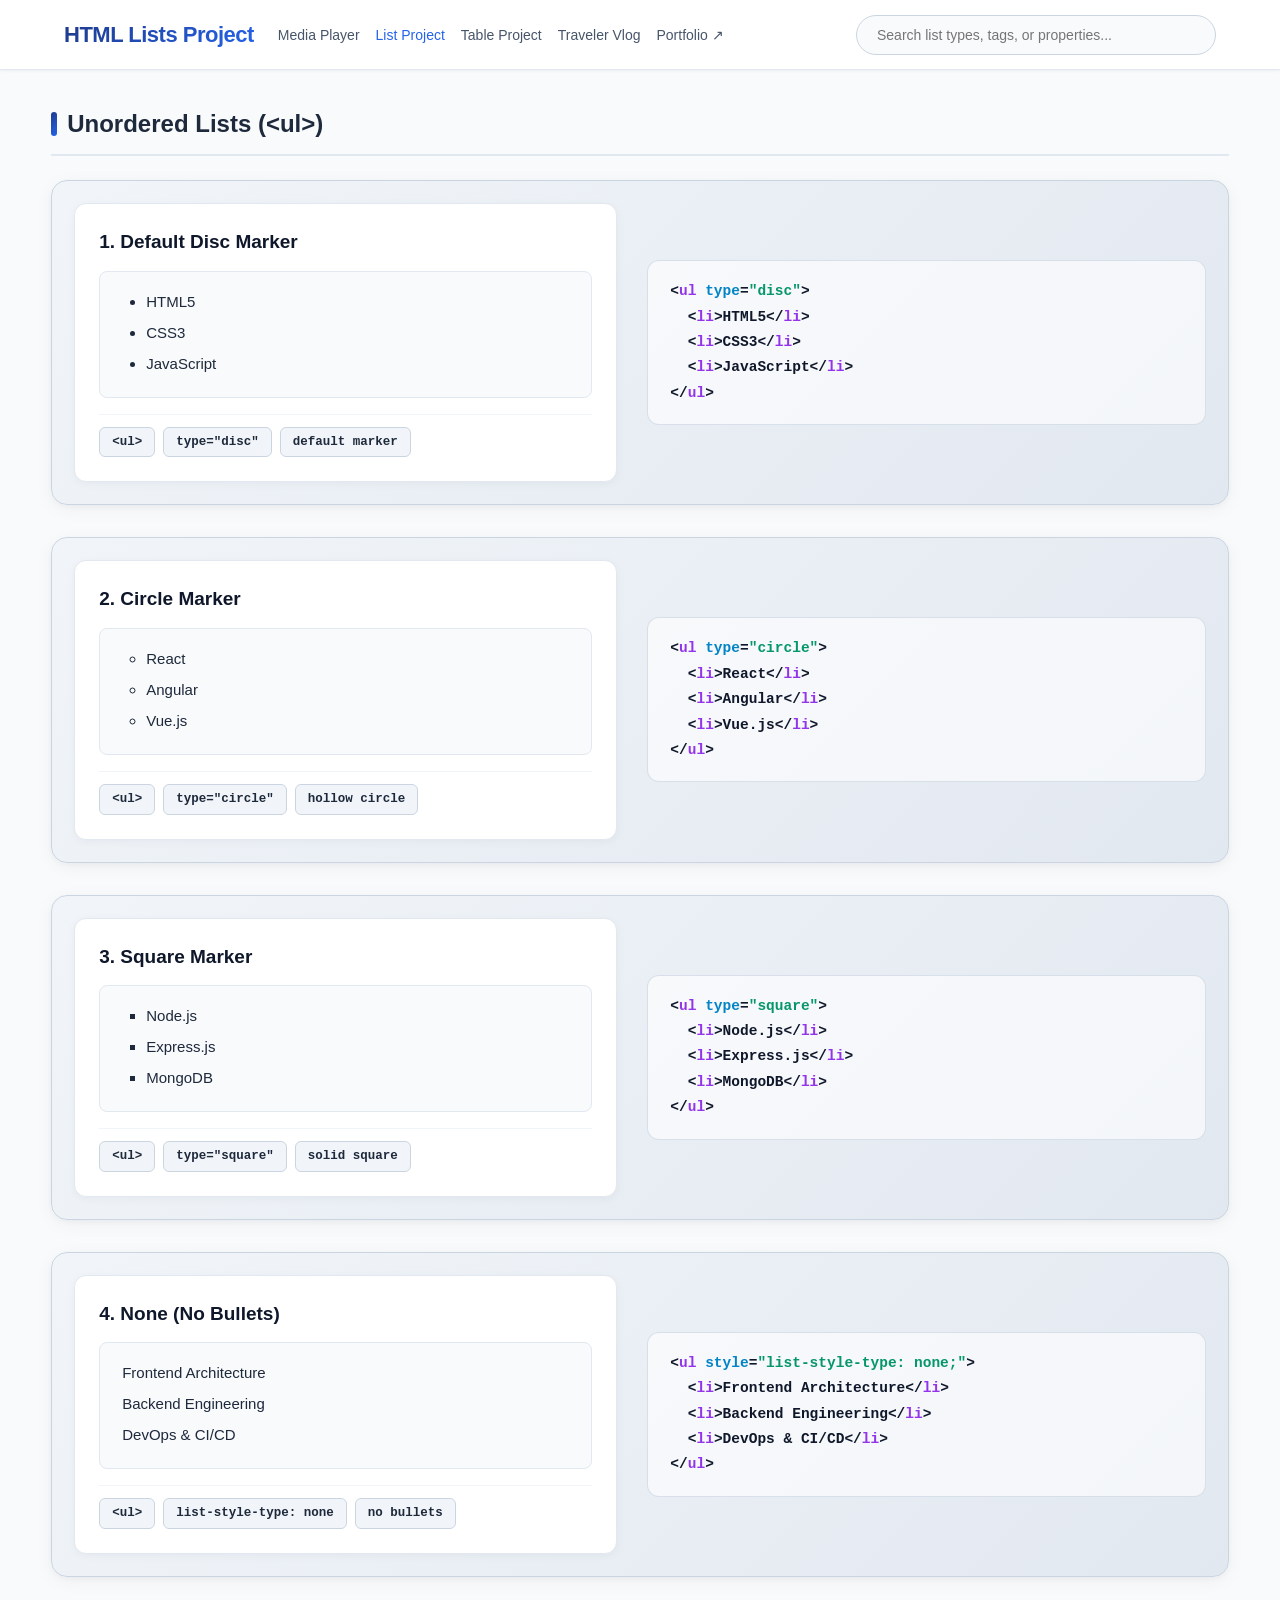
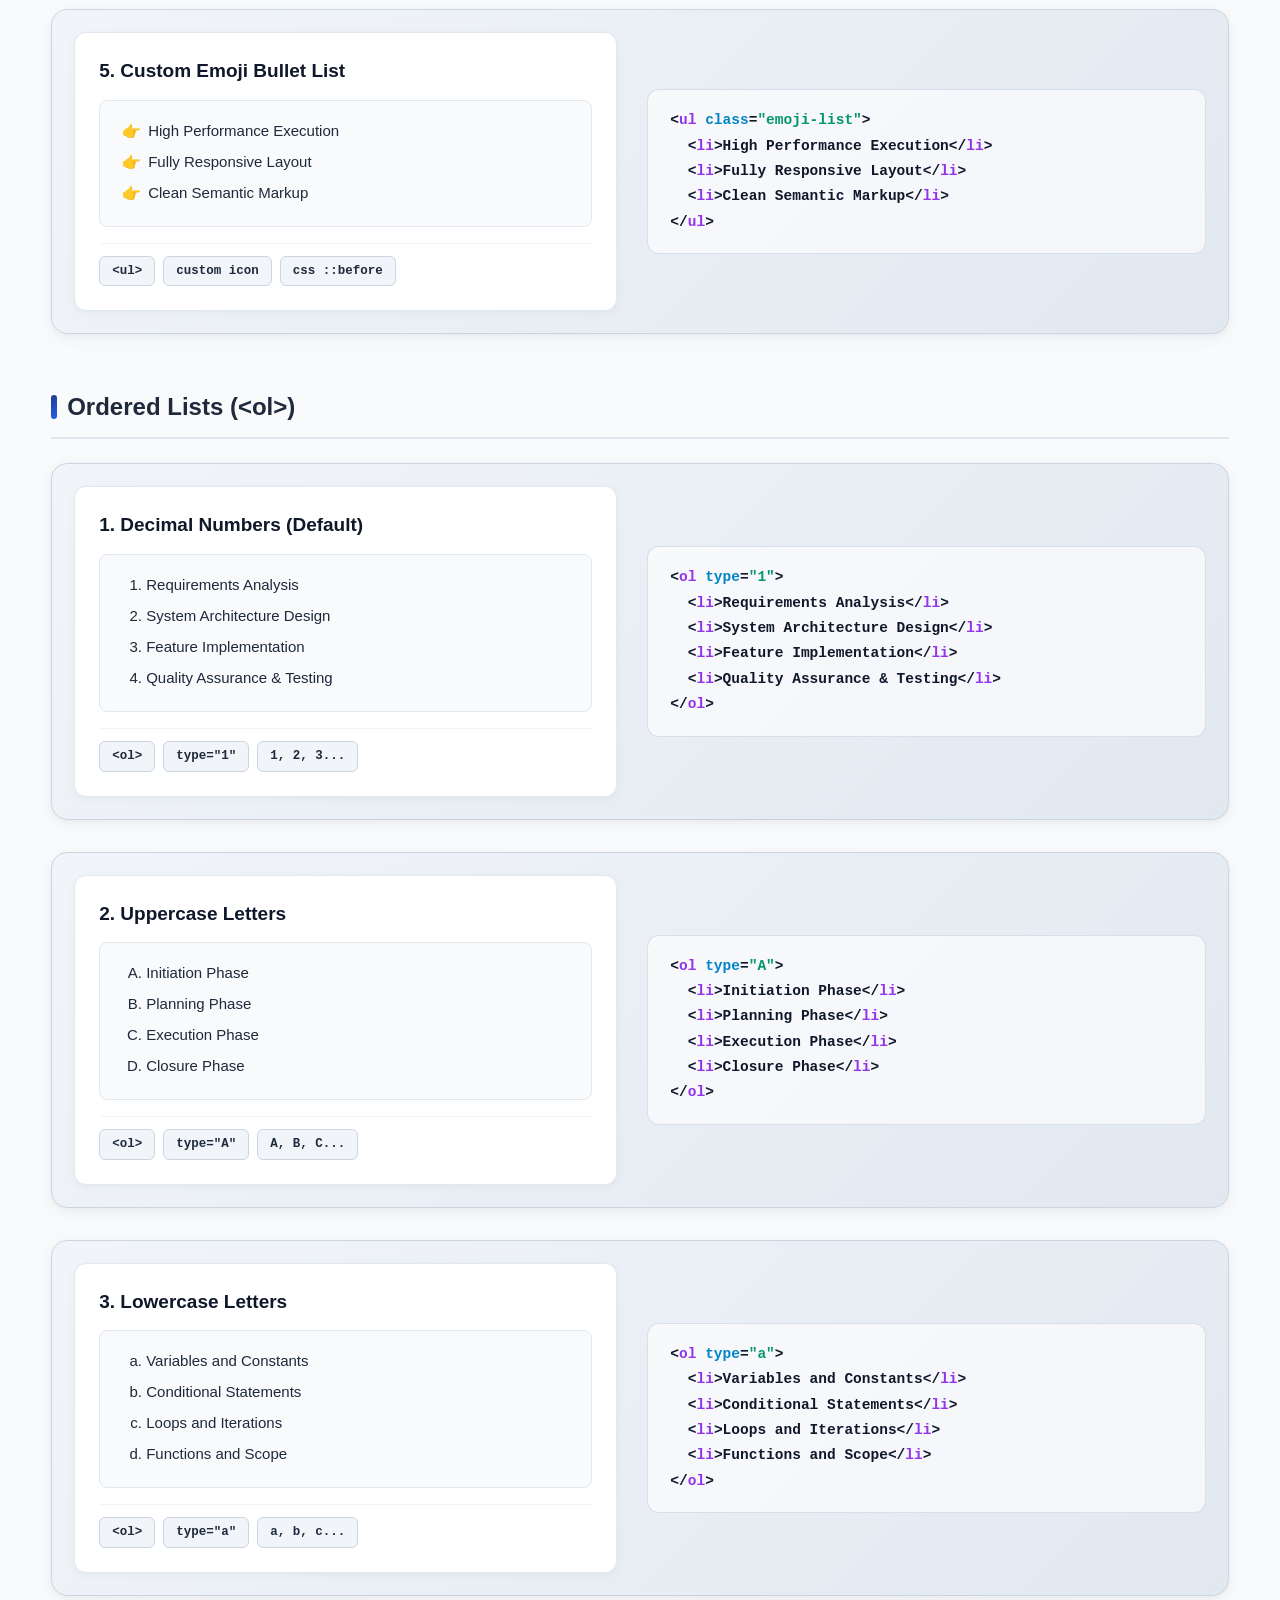
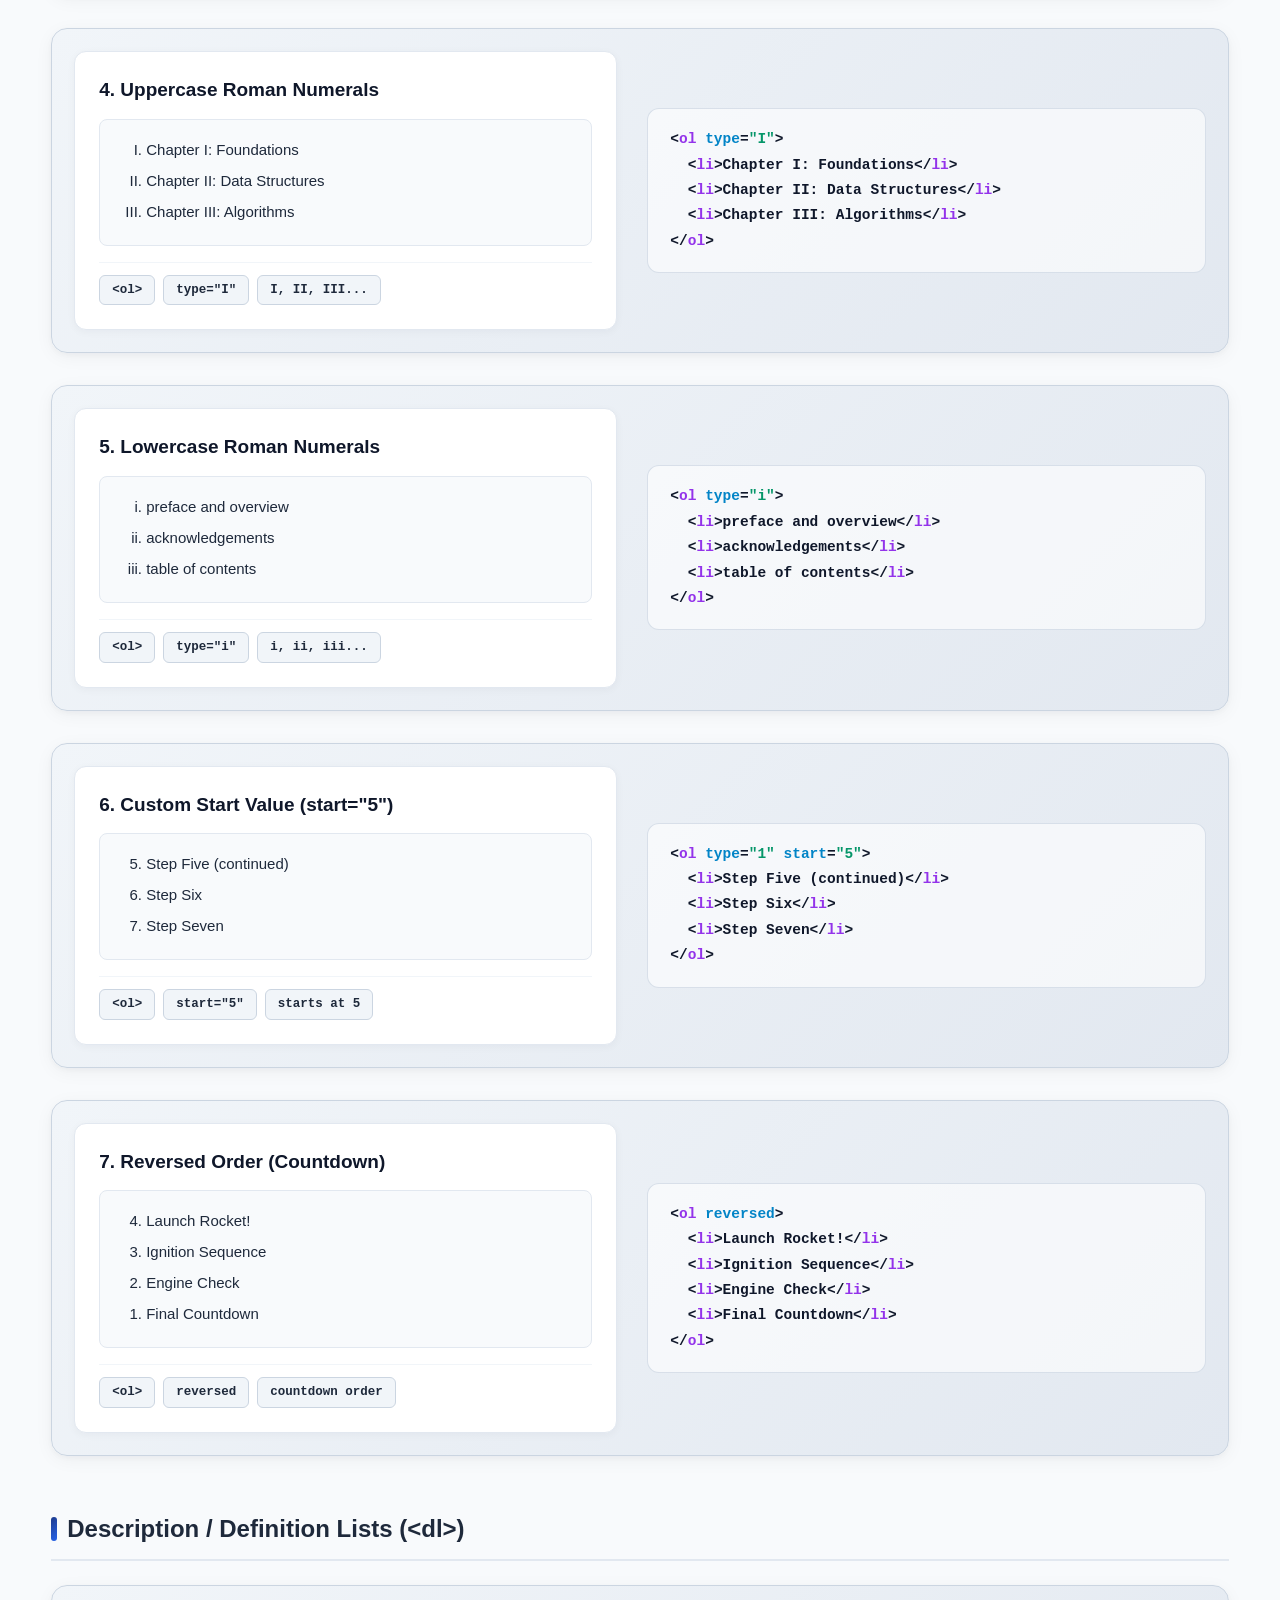
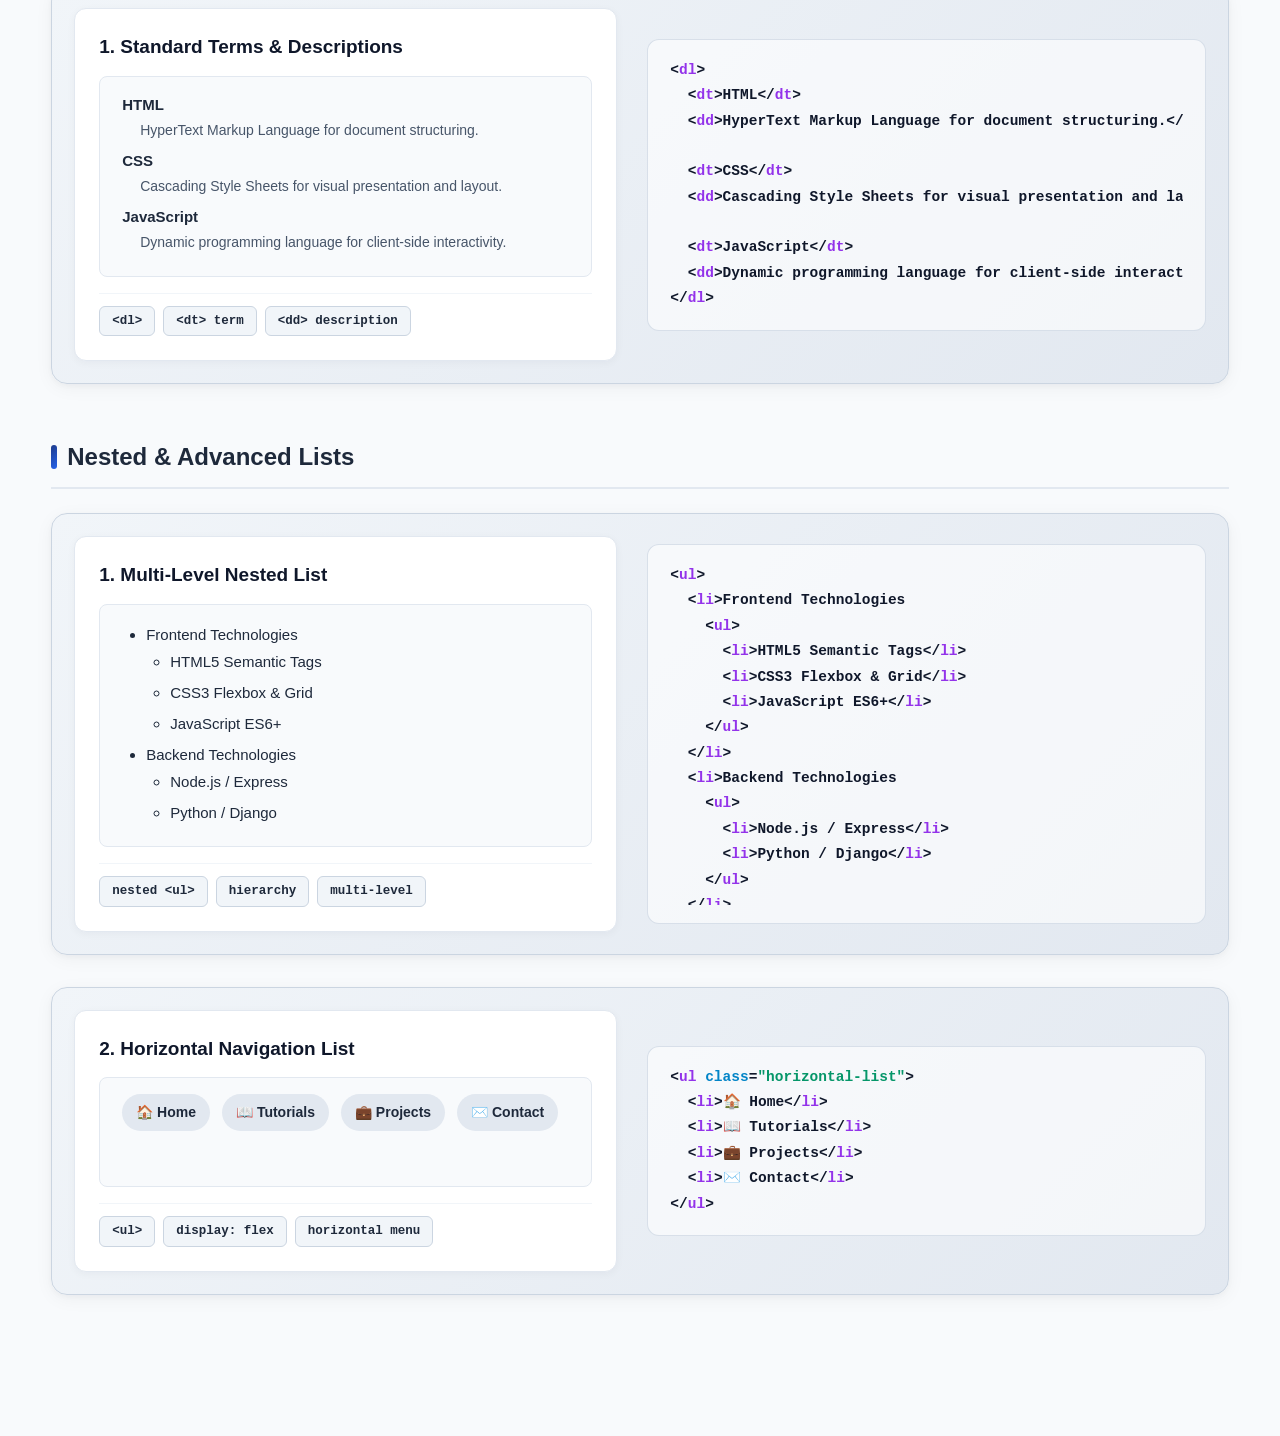
==== Lists/index.html @ bf6ec16a "init commit" ====
<!doctype html>
<html lang="en">

<head>
  <meta charset="UTF-8" />
  <meta name="viewport" content="width=device-width, initial-scale=1.0" />
  <title>HTML Lists Project</title>
  <link rel="stylesheet" href="style.css" />
</head>

<body>
  <!-- =========================
         NAVIGATION
    ========================== -->

  <nav id="nav">
    <h2>HTML Lists Project</h2>
    <ul class="project-nav" aria-label="Projects">
      <li><a href="../Media/index.html">Media Player</a></li>
      <li><a href="./index.html" aria-current="page">List Project</a></li>
      <li><a href="../Tables/index.html">Table Project</a></li>
      <li><a href="../Traveler_Vlog/index.html">Traveler Vlog</a></li>
      <li><a href="https://tunkarapalliraghavendraportfolio.netlify.app/" target="_blank" rel="noopener noreferrer">Portfolio ↗</a></li>
    </ul>
    <input type="search" id="searchInput" placeholder="Search list types, tags, or properties..." />
  </nav>

  <!-- =========================
         MAIN CONTAINER
    ========================== -->

  <div class="container">

    <!-- =========================
         SECTION 1: UNORDERED LISTS
    ========================== -->
    <section class="list-section">
      <h2>Unordered Lists (&lt;ul&gt;)</h2>

      <div class="list-grid">

        <!-- 1.1 Default Disc -->
        <div class="list-card-layout">
          <div class="list-card">
            <h3>1. Default Disc Marker</h3>
            <div class="list-preview-container">
              <ul>
                <li>HTML5</li>
                <li>CSS3</li>
                <li>JavaScript</li>
              </ul>
            </div>
            <div class="list-features">
              <ul class="properties-list">
                <li>&lt;ul&gt;</li>
                <li>type="disc"</li>
                <li>default marker</li>
              </ul>
            </div>
          </div>

          <div class="code-box">
            <pre><code>&lt;<span class="html-tag">ul</span> <span class="html-attr">type</span>=<span class="html-val">"disc"</span>&gt;
  &lt;<span class="html-tag">li</span>&gt;HTML5&lt;/<span class="html-tag">li</span>&gt;
  &lt;<span class="html-tag">li</span>&gt;CSS3&lt;/<span class="html-tag">li</span>&gt;
  &lt;<span class="html-tag">li</span>&gt;JavaScript&lt;/<span class="html-tag">li</span>&gt;
&lt;/<span class="html-tag">ul</span>&gt;</code></pre>
          </div>
        </div>

        <!-- 1.2 Circle Marker -->
        <div class="list-card-layout">
          <div class="list-card">
            <h3>2. Circle Marker</h3>
            <div class="list-preview-container">
              <ul type="circle">
                <li>React</li>
                <li>Angular</li>
                <li>Vue.js</li>
              </ul>
            </div>
            <div class="list-features">
              <ul class="properties-list">
                <li>&lt;ul&gt;</li>
                <li>type="circle"</li>
                <li>hollow circle</li>
              </ul>
            </div>
          </div>

          <div class="code-box">
            <pre><code>&lt;<span class="html-tag">ul</span> <span class="html-attr">type</span>=<span class="html-val">"circle"</span>&gt;
  &lt;<span class="html-tag">li</span>&gt;React&lt;/<span class="html-tag">li</span>&gt;
  &lt;<span class="html-tag">li</span>&gt;Angular&lt;/<span class="html-tag">li</span>&gt;
  &lt;<span class="html-tag">li</span>&gt;Vue.js&lt;/<span class="html-tag">li</span>&gt;
&lt;/<span class="html-tag">ul</span>&gt;</code></pre>
          </div>
        </div>

        <!-- 1.3 Square Marker -->
        <div class="list-card-layout">
          <div class="list-card">
            <h3>3. Square Marker</h3>
            <div class="list-preview-container">
              <ul type="square">
                <li>Node.js</li>
                <li>Express.js</li>
                <li>MongoDB</li>
              </ul>
            </div>
            <div class="list-features">
              <ul class="properties-list">
                <li>&lt;ul&gt;</li>
                <li>type="square"</li>
                <li>solid square</li>
              </ul>
            </div>
          </div>

          <div class="code-box">
            <pre><code>&lt;<span class="html-tag">ul</span> <span class="html-attr">type</span>=<span class="html-val">"square"</span>&gt;
  &lt;<span class="html-tag">li</span>&gt;Node.js&lt;/<span class="html-tag">li</span>&gt;
  &lt;<span class="html-tag">li</span>&gt;Express.js&lt;/<span class="html-tag">li</span>&gt;
  &lt;<span class="html-tag">li</span>&gt;MongoDB&lt;/<span class="html-tag">li</span>&gt;
&lt;/<span class="html-tag">ul</span>&gt;</code></pre>
          </div>
        </div>

        <!-- 1.4 None Marker -->
        <div class="list-card-layout">
          <div class="list-card">
            <h3>4. None (No Bullets)</h3>
            <div class="list-preview-container">
              <ul style="list-style-type: none; padding-left: 0;">
                <li>Frontend Architecture</li>
                <li>Backend Engineering</li>
                <li>DevOps & CI/CD</li>
              </ul>
            </div>
            <div class="list-features">
              <ul class="properties-list">
                <li>&lt;ul&gt;</li>
                <li>list-style-type: none</li>
                <li>no bullets</li>
              </ul>
            </div>
          </div>

          <div class="code-box">
            <pre><code>&lt;<span class="html-tag">ul</span> <span class="html-attr">style</span>=<span class="html-val">"list-style-type: none;"</span>&gt;
  &lt;<span class="html-tag">li</span>&gt;Frontend Architecture&lt;/<span class="html-tag">li</span>&gt;
  &lt;<span class="html-tag">li</span>&gt;Backend Engineering&lt;/<span class="html-tag">li</span>&gt;
  &lt;<span class="html-tag">li</span>&gt;DevOps & CI/CD&lt;/<span class="html-tag">li</span>&gt;
&lt;/<span class="html-tag">ul</span>&gt;</code></pre>
          </div>
        </div>

        <!-- 1.5 Custom Emoji Bullets -->
        <div class="list-card-layout">
          <div class="list-card">
            <h3>5. Custom Emoji Bullet List</h3>
            <div class="list-preview-container">
              <ul class="emoji-list">
                <li>High Performance Execution</li>
                <li>Fully Responsive Layout</li>
                <li>Clean Semantic Markup</li>
              </ul>
            </div>
            <div class="list-features">
              <ul class="properties-list">
                <li>&lt;ul&gt;</li>
                <li>custom icon</li>
                <li>css ::before</li>
              </ul>
            </div>
          </div>

          <div class="code-box">
            <pre><code>&lt;<span class="html-tag">ul</span> <span class="html-attr">class</span>=<span class="html-val">"emoji-list"</span>&gt;
  &lt;<span class="html-tag">li</span>&gt;High Performance Execution&lt;/<span class="html-tag">li</span>&gt;
  &lt;<span class="html-tag">li</span>&gt;Fully Responsive Layout&lt;/<span class="html-tag">li</span>&gt;
  &lt;<span class="html-tag">li</span>&gt;Clean Semantic Markup&lt;/<span class="html-tag">li</span>&gt;
&lt;/<span class="html-tag">ul</span>&gt;</code></pre>
          </div>
        </div>

      </div>
    </section>

    <!-- =========================
         SECTION 2: ORDERED LISTS
    ========================== -->
    <section class="list-section">
      <h2>Ordered Lists (&lt;ol&gt;)</h2>

      <div class="list-grid">

        <!-- 2.1 Default Decimal Numbers -->
        <div class="list-card-layout">
          <div class="list-card">
            <h3>1. Decimal Numbers (Default)</h3>
            <div class="list-preview-container">
              <ol type="1">
                <li>Requirements Analysis</li>
                <li>System Architecture Design</li>
                <li>Feature Implementation</li>
                <li>Quality Assurance & Testing</li>
              </ol>
            </div>
            <div class="list-features">
              <ul class="properties-list">
                <li>&lt;ol&gt;</li>
                <li>type="1"</li>
                <li>1, 2, 3...</li>
              </ul>
            </div>
          </div>

          <div class="code-box">
            <pre><code>&lt;<span class="html-tag">ol</span> <span class="html-attr">type</span>=<span class="html-val">"1"</span>&gt;
  &lt;<span class="html-tag">li</span>&gt;Requirements Analysis&lt;/<span class="html-tag">li</span>&gt;
  &lt;<span class="html-tag">li</span>&gt;System Architecture Design&lt;/<span class="html-tag">li</span>&gt;
  &lt;<span class="html-tag">li</span>&gt;Feature Implementation&lt;/<span class="html-tag">li</span>&gt;
  &lt;<span class="html-tag">li</span>&gt;Quality Assurance & Testing&lt;/<span class="html-tag">li</span>&gt;
&lt;/<span class="html-tag">ol</span>&gt;</code></pre>
          </div>
        </div>

        <!-- 2.2 Uppercase Letters -->
        <div class="list-card-layout">
          <div class="list-card">
            <h3>2. Uppercase Letters</h3>
            <div class="list-preview-container">
              <ol type="A">
                <li>Initiation Phase</li>
                <li>Planning Phase</li>
                <li>Execution Phase</li>
                <li>Closure Phase</li>
              </ol>
            </div>
            <div class="list-features">
              <ul class="properties-list">
                <li>&lt;ol&gt;</li>
                <li>type="A"</li>
                <li>A, B, C...</li>
              </ul>
            </div>
          </div>

          <div class="code-box">
            <pre><code>&lt;<span class="html-tag">ol</span> <span class="html-attr">type</span>=<span class="html-val">"A"</span>&gt;
  &lt;<span class="html-tag">li</span>&gt;Initiation Phase&lt;/<span class="html-tag">li</span>&gt;
  &lt;<span class="html-tag">li</span>&gt;Planning Phase&lt;/<span class="html-tag">li</span>&gt;
  &lt;<span class="html-tag">li</span>&gt;Execution Phase&lt;/<span class="html-tag">li</span>&gt;
  &lt;<span class="html-tag">li</span>&gt;Closure Phase&lt;/<span class="html-tag">li</span>&gt;
&lt;/<span class="html-tag">ol</span>&gt;</code></pre>
          </div>
        </div>

        <!-- 2.3 Lowercase Letters -->
        <div class="list-card-layout">
          <div class="list-card">
            <h3>3. Lowercase Letters</h3>
            <div class="list-preview-container">
              <ol type="a">
                <li>Variables and Constants</li>
                <li>Conditional Statements</li>
                <li>Loops and Iterations</li>
                <li>Functions and Scope</li>
              </ol>
            </div>
            <div class="list-features">
              <ul class="properties-list">
                <li>&lt;ol&gt;</li>
                <li>type="a"</li>
                <li>a, b, c...</li>
              </ul>
            </div>
          </div>

          <div class="code-box">
            <pre><code>&lt;<span class="html-tag">ol</span> <span class="html-attr">type</span>=<span class="html-val">"a"</span>&gt;
  &lt;<span class="html-tag">li</span>&gt;Variables and Constants&lt;/<span class="html-tag">li</span>&gt;
  &lt;<span class="html-tag">li</span>&gt;Conditional Statements&lt;/<span class="html-tag">li</span>&gt;
  &lt;<span class="html-tag">li</span>&gt;Loops and Iterations&lt;/<span class="html-tag">li</span>&gt;
  &lt;<span class="html-tag">li</span>&gt;Functions and Scope&lt;/<span class="html-tag">li</span>&gt;
&lt;/<span class="html-tag">ol</span>&gt;</code></pre>
          </div>
        </div>

        <!-- 2.4 Uppercase Roman Numerals -->
        <div class="list-card-layout">
          <div class="list-card">
            <h3>4. Uppercase Roman Numerals</h3>
            <div class="list-preview-container">
              <ol type="I">
                <li>Chapter I: Foundations</li>
                <li>Chapter II: Data Structures</li>
                <li>Chapter III: Algorithms</li>
              </ol>
            </div>
            <div class="list-features">
              <ul class="properties-list">
                <li>&lt;ol&gt;</li>
                <li>type="I"</li>
                <li>I, II, III...</li>
              </ul>
            </div>
          </div>

          <div class="code-box">
            <pre><code>&lt;<span class="html-tag">ol</span> <span class="html-attr">type</span>=<span class="html-val">"I"</span>&gt;
  &lt;<span class="html-tag">li</span>&gt;Chapter I: Foundations&lt;/<span class="html-tag">li</span>&gt;
  &lt;<span class="html-tag">li</span>&gt;Chapter II: Data Structures&lt;/<span class="html-tag">li</span>&gt;
  &lt;<span class="html-tag">li</span>&gt;Chapter III: Algorithms&lt;/<span class="html-tag">li</span>&gt;
&lt;/<span class="html-tag">ol</span>&gt;</code></pre>
          </div>
        </div>

        <!-- 2.5 Lowercase Roman Numerals -->
        <div class="list-card-layout">
          <div class="list-card">
            <h3>5. Lowercase Roman Numerals</h3>
            <div class="list-preview-container">
              <ol type="i">
                <li>preface and overview</li>
                <li>acknowledgements</li>
                <li>table of contents</li>
              </ol>
            </div>
            <div class="list-features">
              <ul class="properties-list">
                <li>&lt;ol&gt;</li>
                <li>type="i"</li>
                <li>i, ii, iii...</li>
              </ul>
            </div>
          </div>

          <div class="code-box">
            <pre><code>&lt;<span class="html-tag">ol</span> <span class="html-attr">type</span>=<span class="html-val">"i"</span>&gt;
  &lt;<span class="html-tag">li</span>&gt;preface and overview&lt;/<span class="html-tag">li</span>&gt;
  &lt;<span class="html-tag">li</span>&gt;acknowledgements&lt;/<span class="html-tag">li</span>&gt;
  &lt;<span class="html-tag">li</span>&gt;table of contents&lt;/<span class="html-tag">li</span>&gt;
&lt;/<span class="html-tag">ol</span>&gt;</code></pre>
          </div>
        </div>

        <!-- 2.6 Custom Start Value -->
        <div class="list-card-layout">
          <div class="list-card">
            <h3>6. Custom Start Value (start="5")</h3>
            <div class="list-preview-container">
              <ol type="1" start="5">
                <li>Step Five (continued)</li>
                <li>Step Six</li>
                <li>Step Seven</li>
              </ol>
            </div>
            <div class="list-features">
              <ul class="properties-list">
                <li>&lt;ol&gt;</li>
                <li>start="5"</li>
                <li>starts at 5</li>
              </ul>
            </div>
          </div>

          <div class="code-box">
            <pre><code>&lt;<span class="html-tag">ol</span> <span class="html-attr">type</span>=<span class="html-val">"1"</span> <span class="html-attr">start</span>=<span class="html-val">"5"</span>&gt;
  &lt;<span class="html-tag">li</span>&gt;Step Five (continued)&lt;/<span class="html-tag">li</span>&gt;
  &lt;<span class="html-tag">li</span>&gt;Step Six&lt;/<span class="html-tag">li</span>&gt;
  &lt;<span class="html-tag">li</span>&gt;Step Seven&lt;/<span class="html-tag">li</span>&gt;
&lt;/<span class="html-tag">ol</span>&gt;</code></pre>
          </div>
        </div>

        <!-- 2.7 Reversed Ordered List -->
        <div class="list-card-layout">
          <div class="list-card">
            <h3>7. Reversed Order (Countdown)</h3>
            <div class="list-preview-container">
              <ol reversed>
                <li>Launch Rocket!</li>
                <li>Ignition Sequence</li>
                <li>Engine Check</li>
                <li>Final Countdown</li>
              </ol>
            </div>
            <div class="list-features">
              <ul class="properties-list">
                <li>&lt;ol&gt;</li>
                <li>reversed</li>
                <li>countdown order</li>
              </ul>
            </div>
          </div>

          <div class="code-box">
            <pre><code>&lt;<span class="html-tag">ol</span> <span class="html-attr">reversed</span>&gt;
  &lt;<span class="html-tag">li</span>&gt;Launch Rocket!&lt;/<span class="html-tag">li</span>&gt;
  &lt;<span class="html-tag">li</span>&gt;Ignition Sequence&lt;/<span class="html-tag">li</span>&gt;
  &lt;<span class="html-tag">li</span>&gt;Engine Check&lt;/<span class="html-tag">li</span>&gt;
  &lt;<span class="html-tag">li</span>&gt;Final Countdown&lt;/<span class="html-tag">li</span>&gt;
&lt;/<span class="html-tag">ol</span>&gt;</code></pre>
          </div>
        </div>

      </div>
    </section>

    <!-- =========================
         SECTION 3: DESCRIPTION LISTS
    ========================== -->
    <section class="list-section">
      <h2>Description / Definition Lists (&lt;dl&gt;)</h2>

      <div class="list-grid">

        <!-- 3.1 Description List -->
        <div class="list-card-layout">
          <div class="list-card">
            <h3>1. Standard Terms & Descriptions</h3>
            <div class="list-preview-container">
              <dl>
                <dt>HTML</dt>
                <dd>HyperText Markup Language for document structuring.</dd>
                <dt>CSS</dt>
                <dd>Cascading Style Sheets for visual presentation and layout.</dd>
                <dt>JavaScript</dt>
                <dd>Dynamic programming language for client-side interactivity.</dd>
              </dl>
            </div>
            <div class="list-features">
              <ul class="properties-list">
                <li>&lt;dl&gt;</li>
                <li>&lt;dt&gt; term</li>
                <li>&lt;dd&gt; description</li>
              </ul>
            </div>
          </div>

          <div class="code-box">
            <pre><code>&lt;<span class="html-tag">dl</span>&gt;
  &lt;<span class="html-tag">dt</span>&gt;HTML&lt;/<span class="html-tag">dt</span>&gt;
  &lt;<span class="html-tag">dd</span>&gt;HyperText Markup Language for document structuring.&lt;/<span class="html-tag">dd</span>&gt;

  &lt;<span class="html-tag">dt</span>&gt;CSS&lt;/<span class="html-tag">dt</span>&gt;
  &lt;<span class="html-tag">dd</span>&gt;Cascading Style Sheets for visual presentation and layout.&lt;/<span class="html-tag">dd</span>&gt;

  &lt;<span class="html-tag">dt</span>&gt;JavaScript&lt;/<span class="html-tag">dt</span>&gt;
  &lt;<span class="html-tag">dd</span>&gt;Dynamic programming language for client-side interactivity.&lt;/<span class="html-tag">dd</span>&gt;
&lt;/<span class="html-tag">dl</span>&gt;</code></pre>
          </div>
        </div>

      </div>
    </section>

    <!-- =========================
         SECTION 4: NESTED & ADVANCED LISTS
    ========================== -->
    <section class="list-section">
      <h2>Nested & Advanced Lists</h2>

      <div class="list-grid">

        <!-- 4.1 Nested List -->
        <div class="list-card-layout">
          <div class="list-card">
            <h3>1. Multi-Level Nested List</h3>
            <div class="list-preview-container">
              <ul>
                <li>Frontend Technologies
                  <ul>
                    <li>HTML5 Semantic Tags</li>
                    <li>CSS3 Flexbox & Grid</li>
                    <li>JavaScript ES6+</li>
                  </ul>
                </li>
                <li>Backend Technologies
                  <ul>
                    <li>Node.js / Express</li>
                    <li>Python / Django</li>
                  </ul>
                </li>
              </ul>
            </div>
            <div class="list-features">
              <ul class="properties-list">
                <li>nested &lt;ul&gt;</li>
                <li>hierarchy</li>
                <li>multi-level</li>
              </ul>
            </div>
          </div>

          <div class="code-box">
            <pre><code>&lt;<span class="html-tag">ul</span>&gt;
  &lt;<span class="html-tag">li</span>&gt;Frontend Technologies
    &lt;<span class="html-tag">ul</span>&gt;
      &lt;<span class="html-tag">li</span>&gt;HTML5 Semantic Tags&lt;/<span class="html-tag">li</span>&gt;
      &lt;<span class="html-tag">li</span>&gt;CSS3 Flexbox & Grid&lt;/<span class="html-tag">li</span>&gt;
      &lt;<span class="html-tag">li</span>&gt;JavaScript ES6+&lt;/<span class="html-tag">li</span>&gt;
    &lt;/<span class="html-tag">ul</span>&gt;
  &lt;/<span class="html-tag">li</span>&gt;
  &lt;<span class="html-tag">li</span>&gt;Backend Technologies
    &lt;<span class="html-tag">ul</span>&gt;
      &lt;<span class="html-tag">li</span>&gt;Node.js / Express&lt;/<span class="html-tag">li</span>&gt;
      &lt;<span class="html-tag">li</span>&gt;Python / Django&lt;/<span class="html-tag">li</span>&gt;
    &lt;/<span class="html-tag">ul</span>&gt;
  &lt;/<span class="html-tag">li</span>&gt;
&lt;/<span class="html-tag">ul</span>&gt;</code></pre>
          </div>
        </div>

        <!-- 4.2 Horizontal Menu List -->
        <div class="list-card-layout">
          <div class="list-card">
            <h3>2. Horizontal Navigation List</h3>
            <div class="list-preview-container">
              <ul class="horizontal-list">
                <li>🏠 Home</li>
                <li>📖 Tutorials</li>
                <li>💼 Projects</li>
                <li>✉️ Contact</li>
              </ul>
            </div>
            <div class="list-features">
              <ul class="properties-list">
                <li>&lt;ul&gt;</li>
                <li>display: flex</li>
                <li>horizontal menu</li>
              </ul>
            </div>
          </div>

          <div class="code-box">
            <pre><code>&lt;<span class="html-tag">ul</span> <span class="html-attr">class</span>=<span class="html-val">"horizontal-list"</span>&gt;
  &lt;<span class="html-tag">li</span>&gt;🏠 Home&lt;/<span class="html-tag">li</span>&gt;
  &lt;<span class="html-tag">li</span>&gt;📖 Tutorials&lt;/<span class="html-tag">li</span>&gt;
  &lt;<span class="html-tag">li</span>&gt;💼 Projects&lt;/<span class="html-tag">li</span>&gt;
  &lt;<span class="html-tag">li</span>&gt;✉️ Contact&lt;/<span class="html-tag">li</span>&gt;
&lt;/<span class="html-tag">ul</span>&gt;</code></pre>
          </div>
        </div>

      </div>
    </section>

  </div>

  <!-- =========================
         REAL-TIME SEARCH SCRIPT
    ========================== -->
  <script>
    const searchInput = document.getElementById('searchInput');
    const listLayouts = document.querySelectorAll('.list-card-layout');
    const listSections = document.querySelectorAll('.list-section');

    searchInput.addEventListener('input', function () {
      const query = this.value.trim().toLowerCase();

      listLayouts.forEach(layout => {
        const text = layout.innerText.toLowerCase();
        if (query === '' || text.includes(query)) {
          layout.style.display = '';
        } else {
          layout.style.display = 'none';
        }
      });

      listSections.forEach(section => {
        const visibleItems = section.querySelectorAll(
          '.list-card-layout:not([style*="display: none"])'
        );
        let emptyNotice = section.querySelector('.no-results');

        if (visibleItems.length === 0) {
          if (!emptyNotice) {
            emptyNotice = document.createElement('p');
            emptyNotice.className = 'no-results';
            emptyNotice.style.color = '#64748b';
            emptyNotice.style.fontStyle = 'italic';
            emptyNotice.style.padding = '12px 16px';
            emptyNotice.style.background = '#e2e8f0';
            emptyNotice.style.borderRadius = '8px';
            emptyNotice.style.marginTop = '10px';
            emptyNotice.textContent = 'No matching lists found in this section.';
            section.appendChild(emptyNotice);
          }
          emptyNotice.style.display = 'block';
        } else if (emptyNotice) {
          emptyNotice.style.display = 'none';
        }
      });
    });
  </script>
</body>

</html>
---- Lists/style.css ----
/* ===================================================
   DIGNIFIED & MODERN COLOR SYSTEM
=================================================== */

:root {
    --bg-main: #f8fafc;            /* Clean Slate Background */
    --bg-layout: #eef2f6;          /* Dignified Cool Slate Surface */
    --card-bg: #ffffff;            /* Pure White Card */
    --card-border: #e2e8f0;        /* Card Border */
    --text-primary: #0f172a;       /* Deep Slate Text */
    --text-secondary: #475569;     /* Muted Slate Text */
    --accent-primary: #2563eb;     /* Sapphire Blue Accent */
    --accent-gradient: linear-gradient(135deg, #1e3a8a 0%, #2563eb 100%);
    --tag-bg: #f1f5f9;             /* Badge Background */
    --tag-border: #cbd5e1;         /* Badge Border */
    --tag-text: #1e293b;           /* Badge Text */
    --code-tag: #9333ea;           /* Royal Purple Tag */
    --code-attr: #0284c7;          /* Sapphire Blue Attribute */
    --code-val: #059669;           /* Forest Emerald Value */
    --code-text: #0f172a;          /* Crisp Code Text */
    --shadow-soft: 0 4px 20px -2px rgba(15, 23, 42, 0.06), 0 2px 6px -1px rgba(15, 23, 42, 0.04);
}

* {
    box-sizing: border-box;
}

body {
    margin: 0;
    padding: 0;
    font-family: -apple-system, BlinkMacSystemFont, "Segoe UI", Roboto, "Inter", Helvetica, Arial, sans-serif;
    background-color: var(--bg-main);
    color: var(--text-primary);
    overflow-x: hidden;
    line-height: 1.5;
}


/* ===================================================
   NAVIGATION
=================================================== */

#nav {
    min-height: 70px;
    display: flex;
    align-items: center;
    gap: 24px;
    padding: 12px 5%;
    background-color: rgba(255, 255, 255, 0.95);
    backdrop-filter: blur(10px);
    border-bottom: 1px solid var(--card-border);
    position: sticky;
    top: 0;
    z-index: 100;
    box-shadow: 0 1px 3px rgba(15, 23, 42, 0.05);
}

#nav h2 {
    margin: 0;
    flex: 0 0 auto;
    font-size: 22px;
    font-weight: 800;
    letter-spacing: -0.5px;
    background: var(--accent-gradient);
    -webkit-background-clip: text;
    -webkit-text-fill-color: transparent;
    white-space: nowrap;
}

.project-nav {
    display: flex;
    align-items: center;
    gap: 16px;
    margin: 0 auto 0 0;
    padding: 0;
    list-style: none;
    white-space: nowrap;
}

.project-nav a,
.project-nav span {
    color: var(--text-secondary);
    font-size: 14px;
    text-decoration: none;
}

.project-nav a:hover,
.project-nav a[aria-current="page"] {
    color: var(--accent-primary);
}

.project-nav span {
    color: #94a3b8;
}

#nav input {
    width: 360px;
    max-width: 100%;
    flex: 0 1 360px;
    padding: 11px 20px;
    border: 1px solid #cbd5e1;
    border-radius: 30px;
    outline: none;
    font-size: 14px;
    color: var(--text-primary);
    background-color: #f8fafc;
    transition: all 0.25s ease;
}

#nav input:focus {
    border-color: var(--accent-primary);
    background-color: #ffffff;
    box-shadow: 0 0 0 4px rgba(37, 99, 235, 0.12);
}


/* ===================================================
   MAIN CONTAINER
=================================================== */

.container {
    width: 92%;
    max-width: 1200px;
    margin: 36px auto;
    padding-bottom: 50px;
}


/* ===================================================
   SECTION HEADINGS
=================================================== */

.list-section {
    margin-bottom: 55px;
}

.list-section > h2 {
    margin-top: 0;
    margin-bottom: 24px;
    padding-bottom: 12px;
    border-bottom: 2px solid #e2e8f0;
    font-size: 24px;
    font-weight: 800;
    color: #1e293b;
    display: flex;
    align-items: center;
    gap: 10px;
}

.list-section > h2::before {
    content: "";
    display: inline-block;
    width: 6px;
    height: 24px;
    background: var(--accent-gradient);
    border-radius: 3px;
}

.list-grid {
    display: flex;
    flex-direction: column;
    gap: 32px;
}


/* ===================================================
   CARD LAYOUT (SIDE BY SIDE ON DIGNIFIED SURFACE)
=================================================== */

.list-card-layout {
    width: 100%;
    background: linear-gradient(135deg, #f1f5f9 0%, #e2e8f0 100%);
    border: 1px solid #cbd5e1;
    padding: 22px;
    display: flex;
    align-items: center;
    justify-content: space-between;
    gap: 30px;
    border-radius: 16px;
    box-shadow: var(--shadow-soft);
    transition: transform 0.2s ease, box-shadow 0.2s ease;
}

.list-card-layout:hover {
    box-shadow: 0 8px 30px -4px rgba(15, 23, 42, 0.08);
}

/* List Card (Left Side) */
.list-card {
    width: 48%;
    flex: 0 0 48%;
    background-color: var(--card-bg);
    border: 1px solid var(--card-border);
    padding: 24px;
    border-radius: 12px;
    box-shadow: 0 2px 8px rgba(15, 23, 42, 0.04);
    display: flex;
    flex-direction: column;
}

.list-card h3 {
    margin: 0 0 14px 0;
    font-size: 19px;
    font-weight: 700;
    color: var(--text-primary);
}

/* Rendered Lists Styling */
.list-preview-container {
    background-color: #f8fafc;
    border: 1px solid #e2e8f0;
    border-radius: 8px;
    padding: 16px 22px;
    min-height: 110px;
}

.list-preview-container ul,
.list-preview-container ol {
    margin: 0;
    padding-left: 24px;
    color: #1e293b;
    font-size: 15px;
    line-height: 1.8;
}

.list-preview-container li {
    margin-bottom: 4px;
}

/* Description List (<dl>) */
.list-preview-container dl {
    margin: 0;
    line-height: 1.6;
}

.list-preview-container dt {
    font-weight: 700;
    color: #1e293b;
    margin-top: 8px;
    font-size: 15px;
}

.list-preview-container dt:first-child {
    margin-top: 0;
}

.list-preview-container dd {
    margin: 2px 0 6px 18px;
    color: #475569;
    font-size: 14px;
}

/* Horizontal Nav List */
.horizontal-list {
    list-style: none !important;
    padding-left: 0 !important;
    display: flex;
    flex-wrap: wrap;
    gap: 12px;
}

.horizontal-list li {
    background: #e2e8f0;
    padding: 6px 14px;
    border-radius: 20px;
    font-weight: 600;
    font-size: 14px;
    margin-bottom: 0 !important;
}

/* Custom Emoji Bullet List */
.emoji-list {
    list-style: none !important;
    padding-left: 0 !important;
}

.emoji-list li {
    position: relative;
    padding-left: 26px;
}

.emoji-list li::before {
    content: "👉";
    position: absolute;
    left: 0;
}


/* ===================================================
   PROPERTIES LIST (TAGS / BADGES)
=================================================== */

.list-features {
    margin-top: 16px;
    padding-top: 12px;
    border-top: 1px solid #f1f5f9;
}

.properties-list {
    margin: 0;
    padding: 0;
    list-style: none;
    display: flex;
    flex-wrap: wrap;
    gap: 8px;
}

.properties-list li {
    background-color: var(--tag-bg);
    color: var(--tag-text);
    font-family: 'Consolas', 'Courier New', monospace;
    font-weight: 600;
    font-size: 12.5px;
    padding: 5px 12px;
    border-radius: 6px;
    border: 1px solid var(--tag-border);
    transition: background 0.15s ease;
}

.properties-list li:hover {
    background-color: #e2e8f0;
}


/* ===================================================
   CODE SECTION (On Dignified Surface)
=================================================== */

.code-box {
    flex: 1;
    min-width: 0;
    padding: 18px 22px;
    background-color: rgba(255, 255, 255, 0.6);
    border: 1px solid rgba(203, 213, 225, 0.7);
    border-radius: 12px;
    overflow: hidden;
    max-height: 380px;
    display: flex;
    flex-direction: column;
}

.code-box pre {
    margin: 0;
    font-family: 'Consolas', 'Fira Code', 'Courier New', monospace;
    font-size: 14.5px;
    line-height: 1.75;
    color: var(--code-text);
    overflow-x: auto;
    overflow-y: auto;
    flex: 1;
    white-space: pre;
    font-weight: 600;
    scrollbar-width: thin;
    scrollbar-color: #94a3b8 #f1f5f9;
}

/* Custom Visible Scrollbar at the Right */
.code-box pre::-webkit-scrollbar {
    width: 8px;
    height: 8px;
}

.code-box pre::-webkit-scrollbar-track {
    background: #f1f5f9;
    border-radius: 4px;
}

.code-box pre::-webkit-scrollbar-thumb {
    background: #94a3b8;
    border-radius: 4px;
    border: 2px solid #f1f5f9;
}

.code-box pre::-webkit-scrollbar-thumb:hover {
    background: #64748b;
}

/* Syntax Highlighting */
.html-tag {
    color: var(--code-tag);
    font-weight: 700;
}

.html-attr {
    color: var(--code-attr);
    font-weight: 600;
}

.html-val {
    color: var(--code-val);
    font-weight: 600;
}


/* ===================================================
   RESPONSIVE BREAKPOINTS
=================================================== */

/* Tablets & Small Laptops (992px and below) */
@media (max-width: 992px) {
    #nav {
        gap: 16px;
        padding-right: 3%;
        padding-left: 3%;
    }

    .project-nav {
        gap: 10px;
    }

    .project-nav a,
    .project-nav span {
        font-size: 12px;
    }

    #nav input {
        width: 260px;
        flex-basis: 260px;
    }

    .list-card-layout {
        gap: 20px;
        padding: 18px;
    }

    .list-card {
        width: 50%;
        flex: 0 0 50%;
    }

    .code-box pre {
        font-size: 14px;
        line-height: 1.65;
    }
}

/* Tablets Portrait & Mobiles (768px and below) */
@media (max-width: 900px) {
    #nav {
        flex-wrap: wrap;
        justify-content: space-between;
    }

    .project-nav {
        order: 3;
        width: 100%;
        overflow-x: auto;
        padding-bottom: 2px;
    }

    #nav input {
        margin-left: auto;
    }
}

@media (max-width: 768px) {
    #nav {
        padding: 12px 18px;
        min-height: 62px;
    }

    #nav h2 {
        font-size: 19px;
    }

    .project-nav a,
    .project-nav span {
        font-size: 13px;
    }

    #nav input {
        width: 190px;
        padding: 9px 15px;
        font-size: 13px;
    }

    .container {
        width: 94%;
        margin: 22px auto;
    }

    .list-section > h2 {
        font-size: 21px;
        margin-bottom: 18px;
    }

    /* Stack card on top, code below */
    .list-card-layout {
        flex-direction: column;
        align-items: stretch;
        padding: 16px;
        gap: 16px;
    }

    .list-card,
    .code-box {
        width: 100%;
        flex: none;
    }

    .list-card {
        padding: 16px;
    }

    .code-box {
        padding: 14px 16px;
    }

    .code-box pre {
        font-size: 13.5px;
    }
}

/* Small Mobiles (480px and below) */
@media (max-width: 480px) {
    #nav {
        flex-wrap: wrap;
        gap: 10px;
        padding: 12px 16px;
    }

    #nav h2 {
        font-size: 18px;
    }

    #nav input {
        width: 100%;
        flex: 1 0 100%;
        margin-left: 0;
        order: 2;
    }

    .project-nav {
        order: 3;
    }

    .container {
        width: 95%;
        margin: 16px auto;
    }

    .list-card-layout {
        padding: 14px;
        border-radius: 12px;
    }

    .list-card {
        padding: 14px;
    }

    .list-card h3 {
        font-size: 16px;
    }

    .properties-list li {
        font-size: 12px;
        padding: 4px 9px;
    }

    .code-box pre {
        font-size: 12px;
        line-height: 1.6;
    }
}
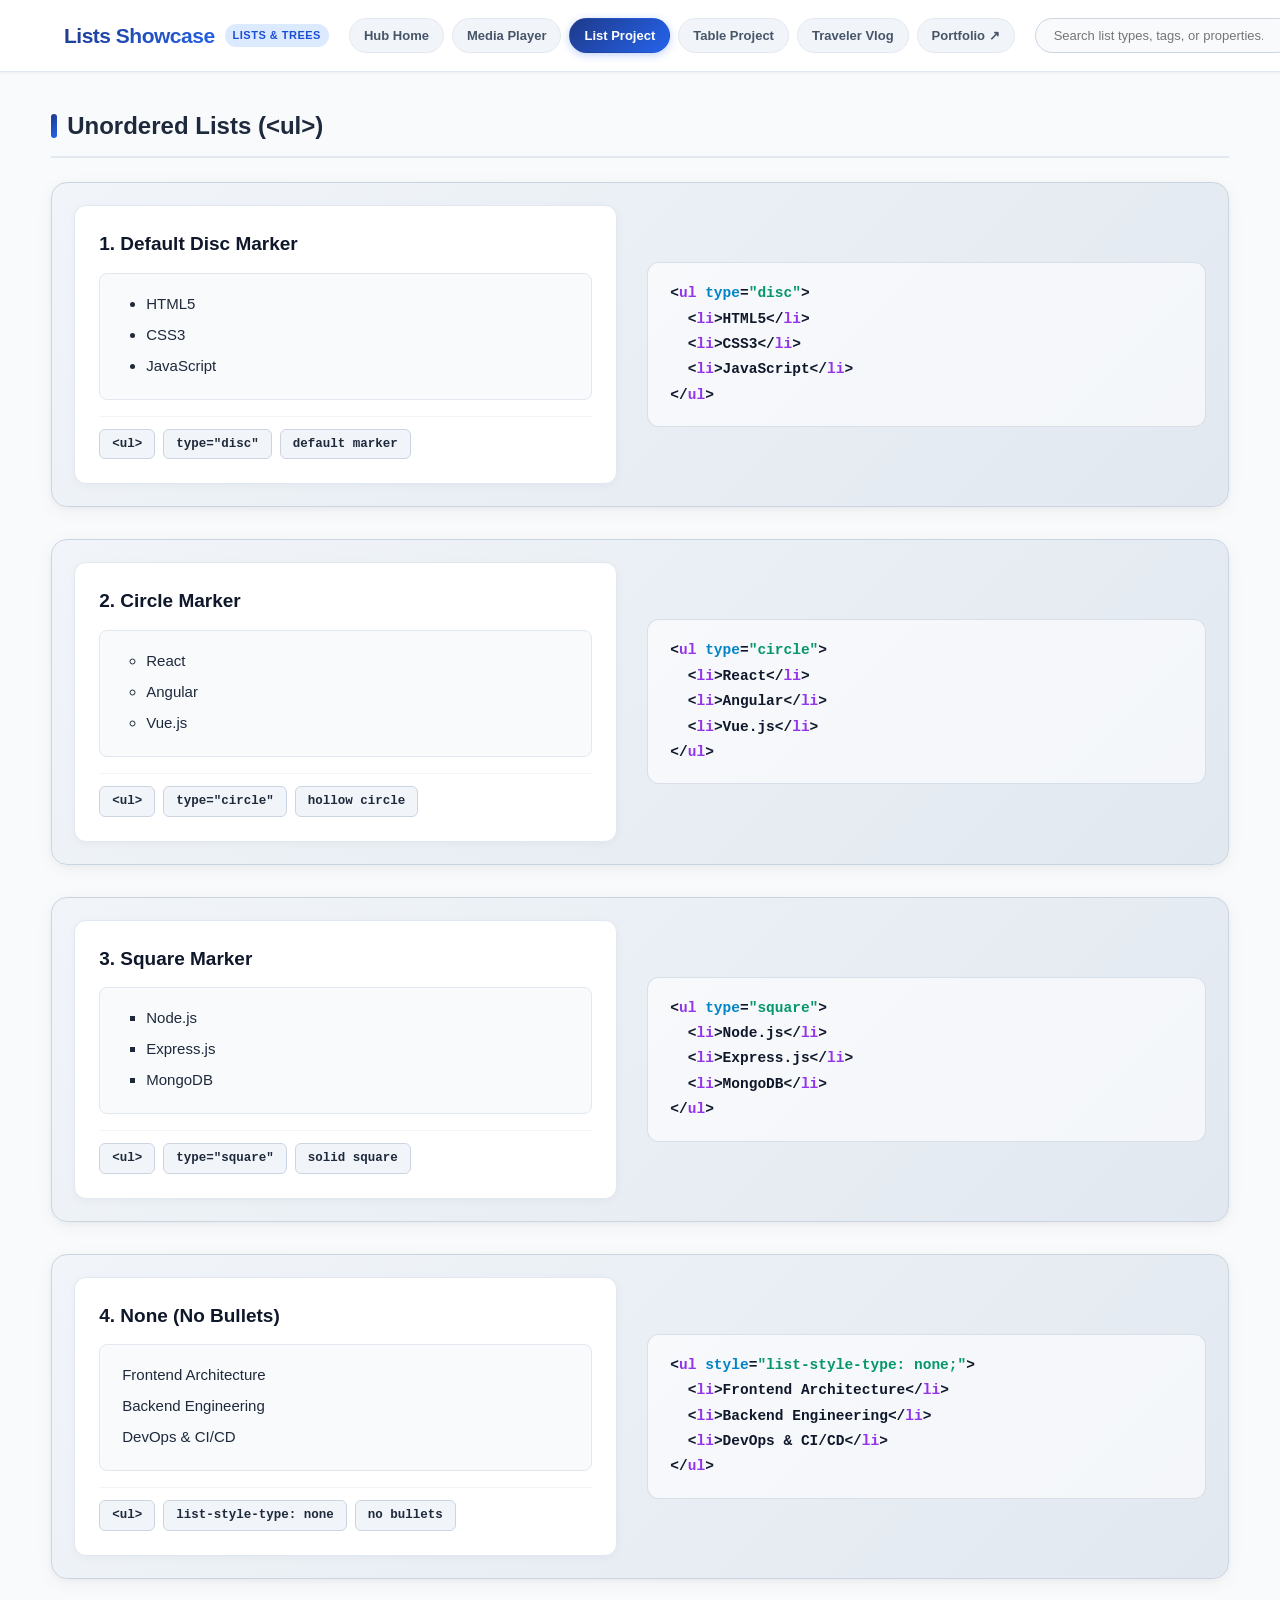
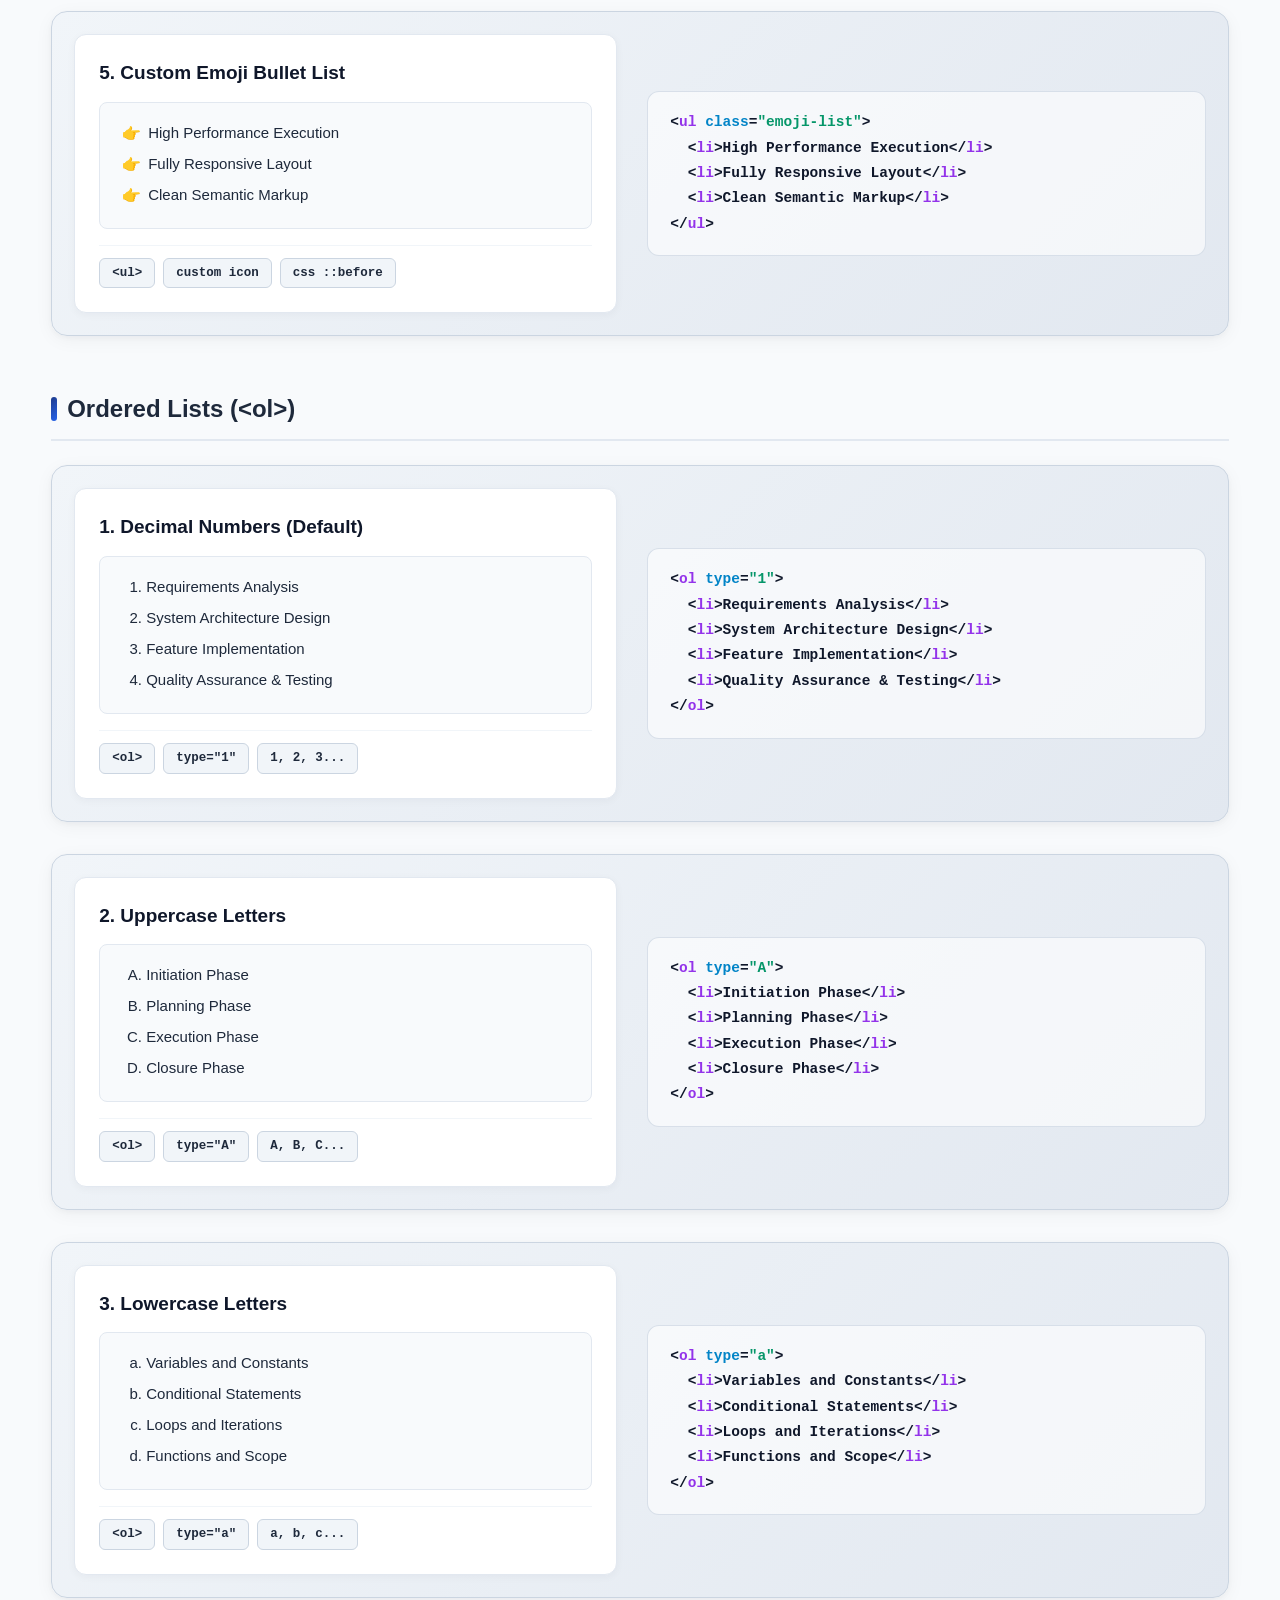
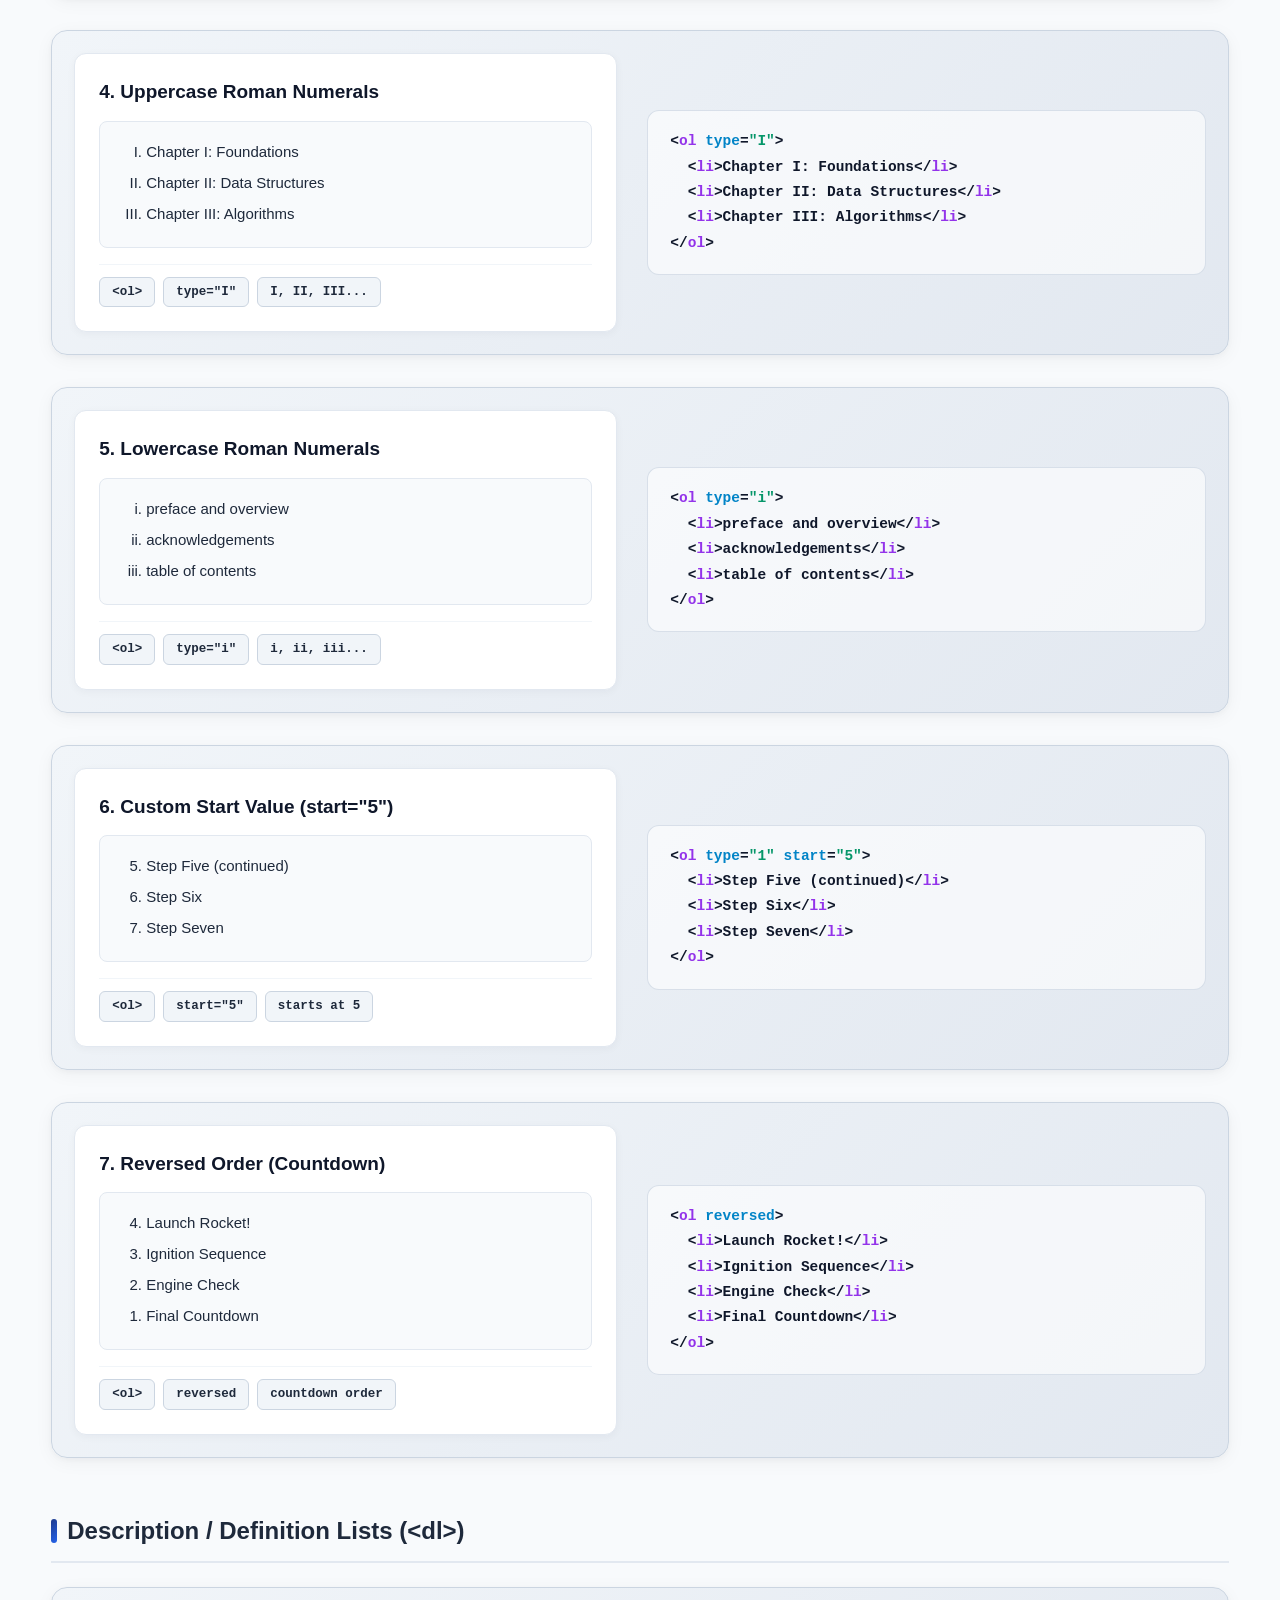
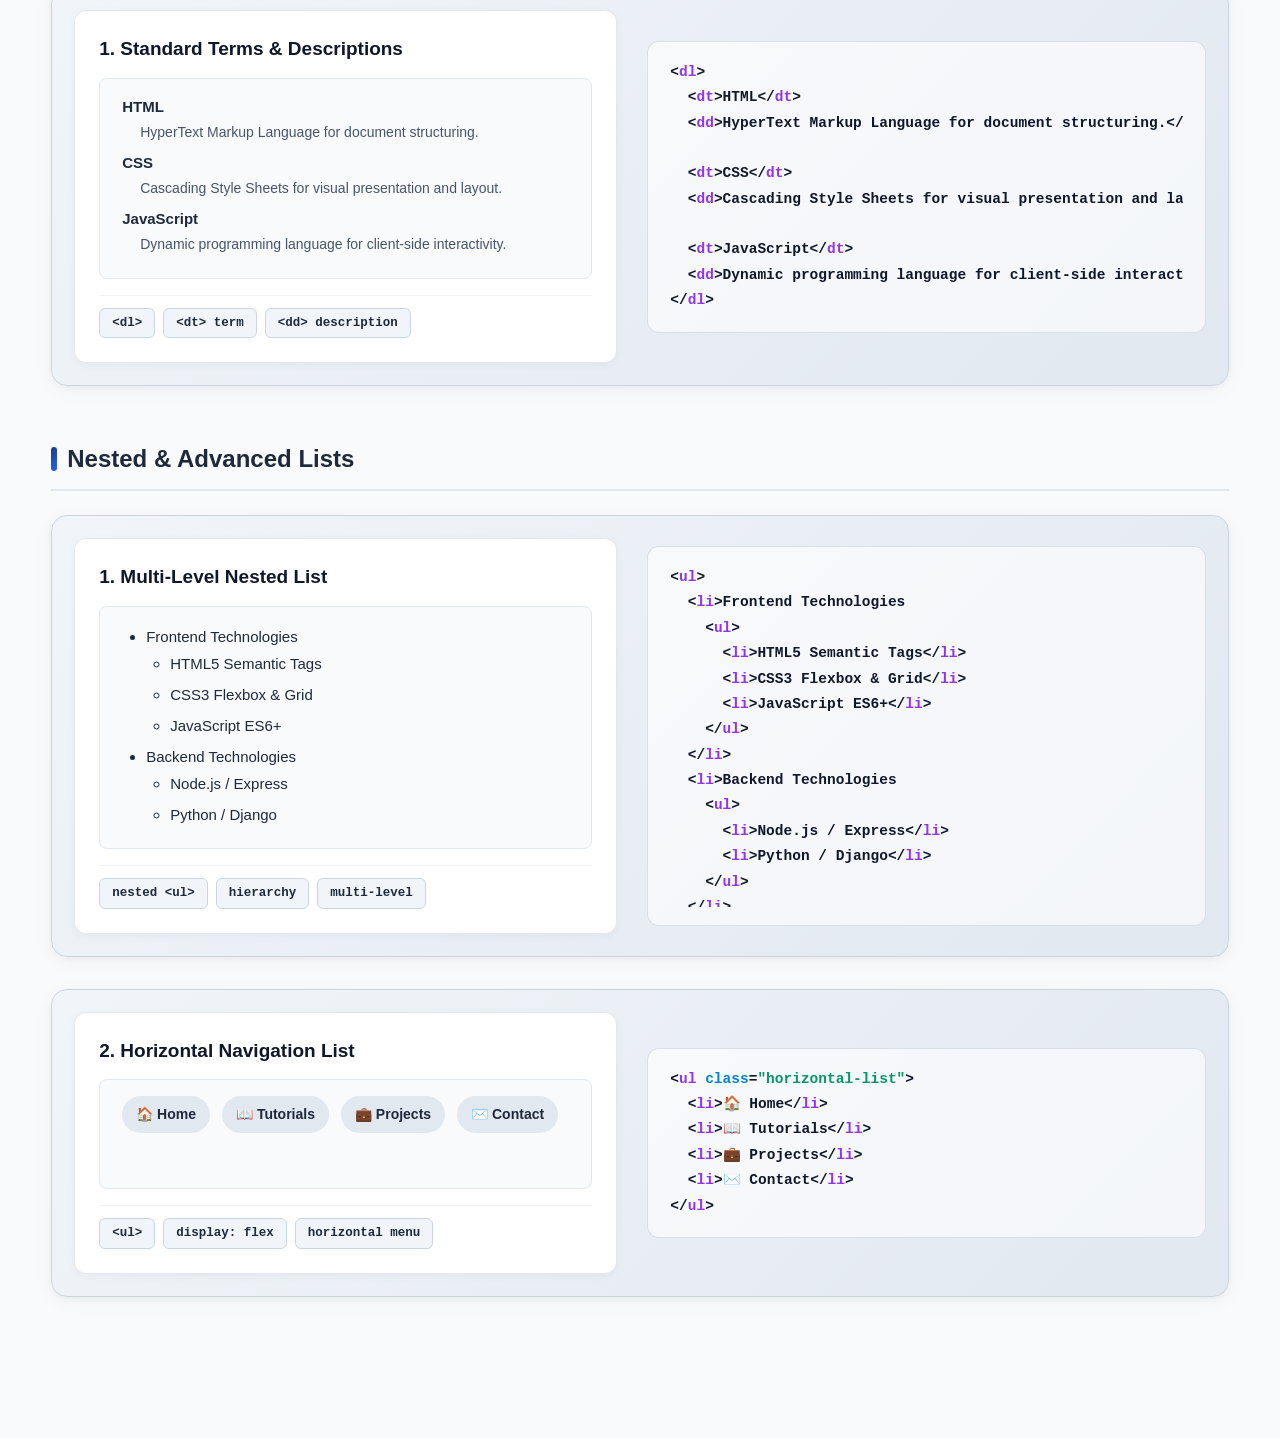
==== commit 0472cb0b: "Standardize navigation bar styling, height, brand badge, and pill links across all projects" ====
--- a/Lists/index.html
+++ b/Lists/index.html
@@ -14,15 +14,23 @@
     ========================== -->
 
   <nav id="nav">
-    <h2>HTML Lists Project</h2>
+    <div class="nav-brand">
+      <h2>Lists Showcase</h2>
+      <span class="brand-badge">Lists &amp; Trees</span>
+    </div>
+
     <ul class="project-nav" aria-label="Projects">
+      <li><a href="../index.html">Hub Home</a></li>
       <li><a href="../Media/index.html">Media Player</a></li>
       <li><a href="./index.html" aria-current="page">List Project</a></li>
       <li><a href="../Tables/index.html">Table Project</a></li>
       <li><a href="../Traveler_Vlog/index.html">Traveler Vlog</a></li>
       <li><a href="https://tunkarapalliraghavendraportfolio.netlify.app/" target="_blank" rel="noopener noreferrer">Portfolio ↗</a></li>
     </ul>
-    <input type="search" id="searchInput" placeholder="Search list types, tags, or properties..." />
+
+    <div class="search-wrapper">
+      <input type="search" id="searchInput" placeholder="Search list types, tags, or properties..." />
+    </div>
   </nav>
 
   <!-- =========================
--- a/Lists/style.css
+++ b/Lists/style.css
@@ -37,80 +37,118 @@
 
 
 /* ===================================================
-   NAVIGATION
+   NAVIGATION & BRANDING (UNIFIED DESIGN SYSTEM)
 =================================================== */
 
 #nav {
-    min-height: 70px;
+    min-height: 72px;
     display: flex;
     align-items: center;
-    gap: 24px;
+    justify-content: space-between;
+    gap: 20px;
     padding: 12px 5%;
     background-color: rgba(255, 255, 255, 0.95);
-    backdrop-filter: blur(10px);
-    border-bottom: 1px solid var(--card-border);
+    backdrop-filter: blur(12px);
+    -webkit-backdrop-filter: blur(12px);
+    border-bottom: 1px solid var(--card-border, #e2e8f0);
     position: sticky;
     top: 0;
-    z-index: 100;
+    z-index: 1000;
     box-shadow: 0 1px 3px rgba(15, 23, 42, 0.05);
+}
+
+.nav-brand {
+    display: flex;
+    align-items: center;
+    gap: 10px;
+    flex-shrink: 0;
 }
 
 #nav h2 {
     margin: 0;
-    flex: 0 0 auto;
-    font-size: 22px;
+    font-size: 21px;
     font-weight: 800;
     letter-spacing: -0.5px;
-    background: var(--accent-gradient);
+    background: var(--accent-gradient, linear-gradient(135deg, #1e3a8a 0%, #2563eb 100%));
     -webkit-background-clip: text;
     -webkit-text-fill-color: transparent;
     white-space: nowrap;
 }
 
+.brand-badge {
+    background: #dbeafe;
+    color: #1d4ed8;
+    font-size: 11px;
+    font-weight: 700;
+    padding: 3px 8px;
+    border-radius: 20px;
+    letter-spacing: 0.5px;
+    text-transform: uppercase;
+    white-space: nowrap;
+}
+
 .project-nav {
-    display: flex;
-    align-items: center;
-    gap: 16px;
-    margin: 0 auto 0 0;
+    margin: 0;
     padding: 0;
     list-style: none;
+    display: flex;
+    align-items: center;
+    gap: 8px;
+    flex-wrap: nowrap;
+}
+
+.project-nav li a {
+    display: inline-block;
+    padding: 7px 14px;
+    border-radius: 20px;
+    font-size: 13px;
+    font-weight: 600;
+    text-decoration: none;
+    color: #475569;
+    background-color: #f1f5f9;
+    border: 1px solid #e2e8f0;
+    transition: all 0.2s ease;
     white-space: nowrap;
 }
 
-.project-nav a,
-.project-nav span {
-    color: var(--text-secondary);
-    font-size: 14px;
-    text-decoration: none;
-}
-
-.project-nav a:hover,
-.project-nav a[aria-current="page"] {
-    color: var(--accent-primary);
-}
-
-.project-nav span {
-    color: #94a3b8;
-}
-
-#nav input {
-    width: 360px;
+.project-nav li a:hover {
+    color: var(--accent-primary, #2563eb);
+    background-color: #e0e7ff;
+    border-color: #c7d2fe;
+    transform: translateY(-1px);
+}
+
+.project-nav li a[aria-current="page"] {
+    color: #ffffff;
+    background: var(--accent-gradient, linear-gradient(135deg, #1e3a8a 0%, #2563eb 100%));
+    border-color: transparent;
+    box-shadow: 0 2px 8px rgba(37, 99, 235, 0.3);
+}
+
+.search-wrapper {
+    position: relative;
+    flex-shrink: 0;
+}
+
+#nav input[type="search"],
+#nav input#searchInput {
+    width: 260px;
     max-width: 100%;
-    flex: 0 1 360px;
-    padding: 11px 20px;
+    padding: 9px 18px;
     border: 1px solid #cbd5e1;
     border-radius: 30px;
     outline: none;
-    font-size: 14px;
-    color: var(--text-primary);
+    font-size: 13px;
+    color: var(--text-primary, #0f172a);
     background-color: #f8fafc;
     transition: all 0.25s ease;
 }
 
-#nav input:focus {
-    border-color: var(--accent-primary);
+#nav input[type="search"]:focus,
+#nav input#searchInput:focus {
+    border-color: var(--accent-primary, #2563eb);
     background-color: #ffffff;
-    box-shadow: 0 0 0 4px rgba(37, 99, 235, 0.12);
+    box-shadow: 0 0 0 4px rgba(37, 99, 235, 0.14);
 }
 
 
